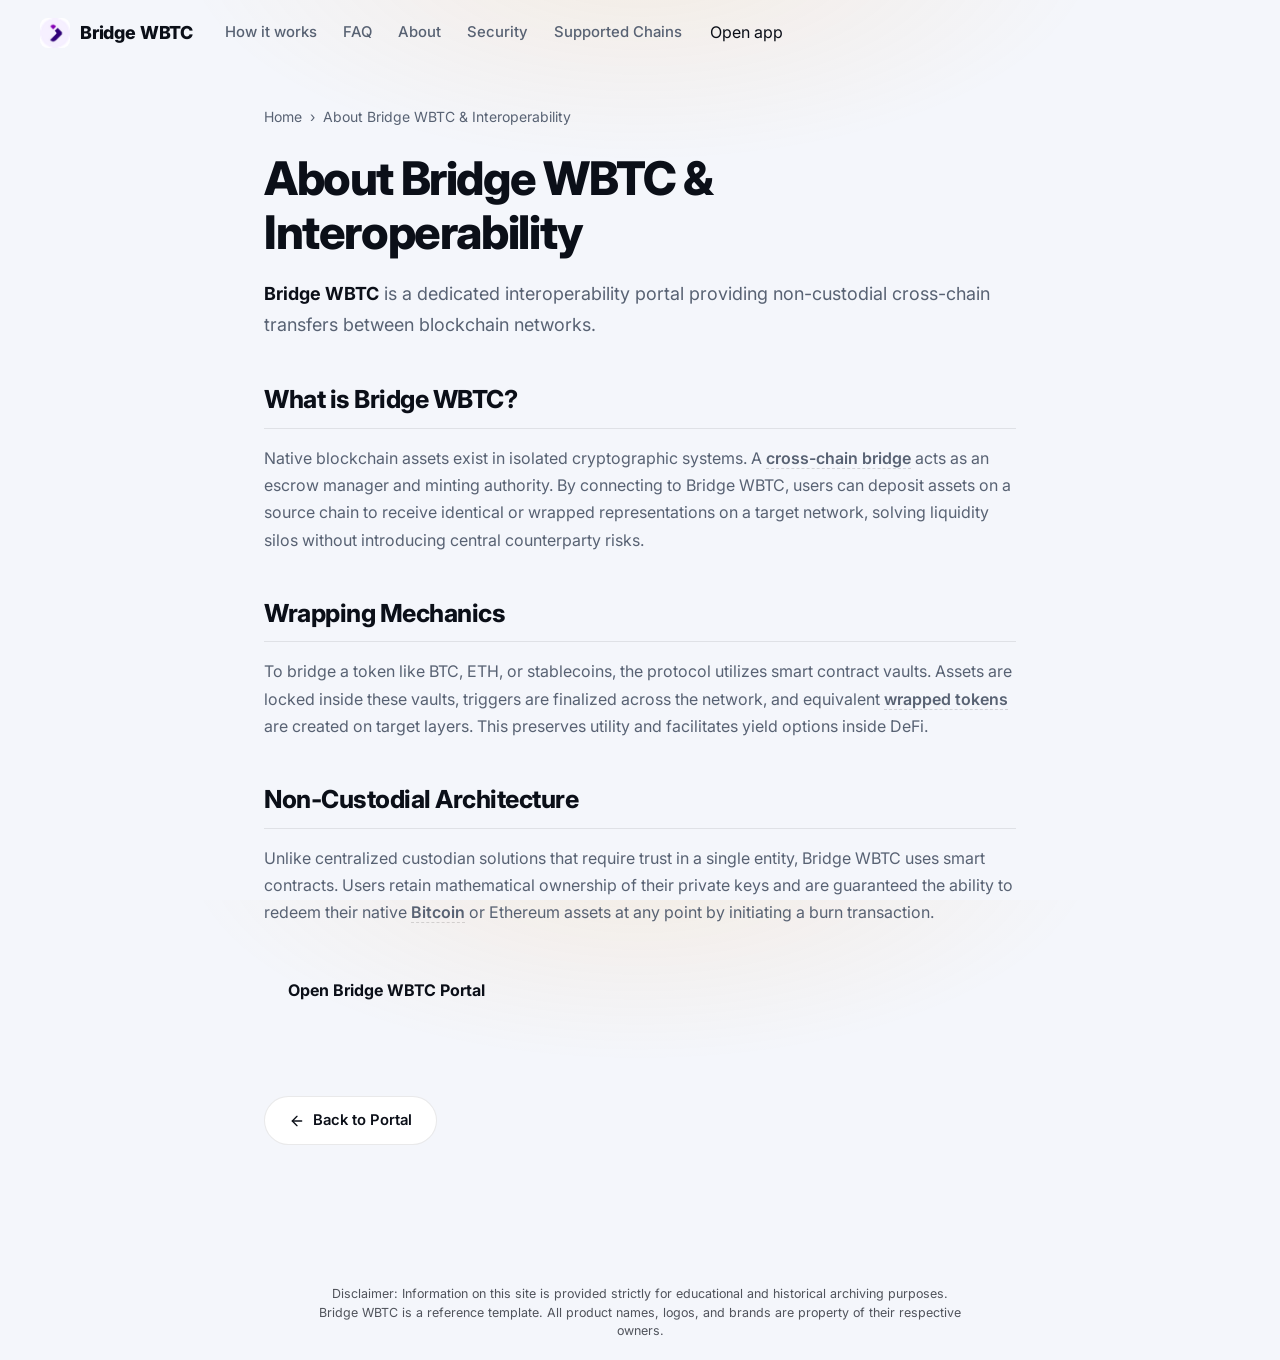
==== about/index.html @ cf56fd1c "Update" ====
<!doctype html>
<html lang="en">
<head>
  <meta charset="utf-8">
  <meta name="viewport" content="width=device-width, initial-scale=1, viewport-fit=cover">
  <title>About Bridge WBTC & Interoperability</title>
  <meta name="description" content="<strong>Bridge WBTC</strong> is a dedicated interoperability portal providing non-custodial cross-chain transfers between blockchain networks.">
  <link rel="canonical" href="https://bridge-wbtc.github.io/about/">
  <meta name="robots" content="index,follow">
  <meta property="og:type" content="website">
  <meta property="og:title" content="About Bridge WBTC & Interoperability">
  <meta property="og:description" content="<strong>Bridge WBTC</strong> is a dedicated interoperability portal providing non-custodial cross-chain transfers between blockchain networks.">
  <meta property="og:url" content="https://bridge-wbtc.github.io/about/">
  <meta property="og:image" content="https://bridge-wbtc.github.io/og-cover.png">
  <meta name="twitter:card" content="summary">
  <meta name="twitter:title" content="About Bridge WBTC & Interoperability">
  <meta name="twitter:description" content="<strong>Bridge WBTC</strong> is a dedicated interoperability portal providing non-custodial cross-chain transfers between blockchain networks.">
  <link rel="icon" type="image/png" href="../favicon.png">
  <link rel="manifest" href="../site.webmanifest">
  <link rel="apple-touch-icon" href="../favicon.png">
  <style>


@import url('https://fonts.googleapis.com/css2?family=Inter:wght@400;500;600;700;800&display=swap');

/* ===== Base bridge — SIMPLE scenario (one-screen, light premium, Base blue) ===== */
:root{
  --bg:#F4F6FB; --surface:#FFFFFF; --inset:#F1F4FA;
  --ink:#0B0F18; --muted:#586273; --faint:#949CAB;
  --accent:#E8890B; --accent-2:#C9740A; --accent-soft:rgba(232,137,11,.12);
  --line:rgba(11,15,24,.09); --line-2:rgba(11,15,24,.16);
  --radius:20px; --shadow:0 26px 60px -30px rgba(11,15,24,.30);
  --max:1080px;
}
*{box-sizing:border-box}
html,body{height:100%}
body{margin:0;background:
    radial-gradient(60% 40% at 50% -6%, rgba(232,137,11,.10), transparent 60%),
    var(--bg);
  color:var(--ink);font-family:'Inter',system-ui,-apple-system,Segoe UI,Roboto,sans-serif;
  line-height:1.6;-webkit-font-smoothing:antialiased;overflow-x:hidden;
  min-height:100dvh;display:flex;flex-direction:column}
a{color:inherit;text-decoration:none}
img{max-width:100%;display:block}
h1{margin:0;line-height:1.08;letter-spacing:-.03em}
p{margin:0}

.topbar{display:flex;align-items:center;gap:14px;padding:18px clamp(16px,4vw,40px)}
.brand{display:flex;align-items:center;gap:10px;font-weight:800;font-size:1.12rem;letter-spacing:-.01em}
.brand img{border-radius:8px}
.nav{display:flex;gap:26px;margin-left:18px}
.nav a{color:var(--muted);font-size:.93rem;font-weight:500;transition:color .15s}
.nav a:hover{color:var(--ink)}
.sp{flex:1}
.ghost{display:inline-flex;align-items:center;background:var(--ink);color:#fff;font-weight:600;font-size:.9rem;
  padding:9px 18px;border-radius:999px;transition:transform .12s,opacity .2s}
.ghost:hover{transform:translateY(-1px);opacity:.92}

.stage{flex:1;display:flex;flex-direction:column;align-items:center;justify-content:center;
  text-align:center;padding:20px clamp(16px,4vw,40px) 8px;gap:0}
.stage h1{font-size:clamp(2.6rem,6.5vw,4.2rem);font-weight:800}
.sub{color:var(--muted);font-size:clamp(1.02rem,1.7vw,1.2rem);max-width:46ch;margin-top:16px}
.sub strong{color:var(--ink);font-weight:700;box-shadow:inset 0 -.5em 0 var(--accent-soft)}

.card{width:min(560px,100%);margin-top:34px;background:var(--surface);border:1px solid var(--line);
  border-radius:22px;box-shadow:var(--shadow);padding:20px}
.route{display:flex;align-items:stretch;gap:12px}
.leg{flex:1;min-width:0;background:var(--inset);border:1px solid var(--line);border-radius:14px;padding:14px 16px;text-align:left}
.leg .lbl{font-size:.7rem;text-transform:uppercase;letter-spacing:.07em;color:var(--faint);font-weight:700}
.chip{display:flex;align-items:center;gap:9px;margin-top:9px;font-weight:800;font-size:1.08rem}
.chip .ic{width:26px;height:26px;border-radius:50%;flex:none}
.dir{flex:none;align-self:center;width:40px;height:40px;border-radius:50%;border:1px solid var(--line-2);
  background:var(--surface);display:grid;place-items:center;cursor:pointer;color:var(--muted);transition:background .15s,color .15s,transform .2s}
.dir:hover{color:var(--accent);background:var(--accent-soft)}
.dir .ar{display:inline-block;font-size:1.1rem;line-height:1;transition:transform .2s}
.act{display:flex;align-items:center;justify-content:center;gap:8px;width:100%;margin-top:16px;
  background:var(--accent);color:#fff;font-weight:800;font-size:1.06rem;padding:16px;border-radius:14px;
  transition:transform .12s,background .2s}
.act:hover{background:var(--accent-2);transform:translateY(-1px)}
.note{text-align:center;color:var(--faint);font-size:.78rem;margin-top:12px}

.foot{text-align:center;padding:20px 24px 26px;color:var(--faint);font-size:.85rem}
.foot b{color:var(--muted);font-weight:700}

@media(max-width:620px){
  .nav{display:none}
  .route{flex-direction:column}
  .dir{align-self:center}
  .dir .ar{transform:rotate(90deg)}
  .stage h1{font-size:clamp(2rem,9vw,2.6rem)}
  .sub{margin-top:12px}
  .card{margin-top:22px}
}


  

/* --- Satellite Layout Styles (Appended dynamically by Builder) --- */
:root {
  --bg-fallback: var(--bg, var(--base, #f9fafc));
  --ink-body-fallback: var(--ink-body, var(--text, var(--ink, #1f2937)));
  --muted-fallback: var(--muted, var(--quiet, #4b5563));
  --panel-fallback: var(--panel, var(--surface, #ffffff));
  --panel-strong-fallback: var(--panel-strong, var(--surface-soft, var(--base-deep, #f3f4f6)));
  --line-fallback: var(--line, rgba(0, 0, 0, 0.08));
  --line-strong-fallback: var(--line-strong, rgba(0, 0, 0, 0.14));
  --accent-fallback: var(--accent, #625bf3);
}

body {
  overflow-y: auto !important;
  height: auto !important;
  min-height: 100dvh;
}

.satellite-container {
  max-width: 800px;
  margin: 0 auto;
  padding: 40px 24px 80px;
  width: 100%;
}

.breadcrumb {
  font-size: 0.875rem;
  color: var(--muted-fallback);
  margin-bottom: 24px;
  display: flex;
  align-items: center;
  gap: 8px;
}

.breadcrumb a {
  color: var(--muted-fallback);
  text-decoration: none;
}

.breadcrumb a:hover {
  color: var(--accent-fallback);
}

.satellite-title {
  font-size: clamp(2.1rem, 5.5vw, 2.9rem);
  font-weight: 800;
  letter-spacing: -0.03em;
  line-height: 1.15;
  margin-bottom: 20px;
  color: var(--ink-body-fallback);
}

.satellite-lead {
  font-size: 1.125rem;
  color: var(--muted-fallback);
  line-height: 1.7;
  margin-bottom: 40px;
}

.satellite-lead strong {
  color: var(--ink-body-fallback);
}

.section-block {
  margin-bottom: 40px;
  text-align: left;
}

.section-block h2 {
  font-size: 1.55rem;
  font-weight: 750;
  letter-spacing: -0.02em;
  margin-top: 32px;
  margin-bottom: 16px;
  color: var(--ink-body-fallback);
  border-bottom: 1px solid var(--line-fallback);
  padding-bottom: 8px;
}

.section-block h3 {
  font-size: 1.2rem;
  font-weight: 650;
  margin: 24px 0 12px;
  color: var(--ink-body-fallback);
}

.section-block p {
  color: var(--muted-fallback);
  margin-bottom: 18px;
  line-height: 1.7;
}

.section-block p strong {
  color: var(--ink-body-fallback);
}

.section-block ul, .section-block ol {
  margin: 18px 0;
  padding-left: 24px;
  color: var(--muted-fallback);
}

.section-block li {
  margin-bottom: 8px;
  line-height: 1.65;
}

.section-block li strong {
  color: var(--ink-body-fallback);
}

/* Info Grid Cards */
.info-grid {
  display: grid;
  grid-template-columns: repeat(auto-fill, minmax(240px, 1fr));
  gap: 18px;
  margin: 24px 0;
}

.info-card {
  padding: 22px;
  border-radius: 16px;
  border: 1px solid var(--line-fallback);
  background-color: var(--panel-fallback);
  text-align: left;
}

.info-card h4 {
  font-size: 1rem;
  font-weight: 700;
  margin-top: 0;
  margin-bottom: 8px;
  color: var(--ink-body-fallback);
}

.info-card p {
  font-size: 0.9rem;
  color: var(--muted-fallback);
  margin: 0;
  line-height: 1.55;
}

/* Tables */
.table-wrapper {
  overflow-x: auto;
  border-radius: 12px;
  border: 1px solid var(--line-fallback);
  background-color: var(--panel-fallback);
  margin: 28px 0;
}

.data-table {
  width: 100%;
  border-collapse: collapse;
  font-size: 0.925rem;
  text-align: left;
}

.data-table th {
  padding: 15px 20px;
  background-color: var(--panel-strong-fallback);
  color: var(--ink-body-fallback);
  font-weight: 700;
  border-bottom: 1px solid var(--line-fallback);
}

.data-table td {
  padding: 15px 20px;
  border-bottom: 1px solid var(--line-fallback);
  color: var(--muted-fallback);
}

.data-table tr:last-child td {
  border-bottom: 0;
}

.data-table tr:hover td {
  color: var(--ink-body-fallback);
  background-color: var(--panel-strong-fallback);
}

.highlight-cell {
  color: var(--accent-fallback);
  font-weight: 600;
}

/* Accordion details/summary for FAQ Page */
.faq-list {
  display: flex;
  flex-direction: column;
  gap: 14px;
  margin: 28px 0;
}

.faq-item {
  border: 1px solid var(--line-fallback);
  border-radius: 12px;
  background-color: var(--panel-fallback);
  overflow: hidden;
  transition: border-color 0.2s ease;
  text-align: left;
}

.faq-item[open] {
  border-color: var(--line-strong-fallback);
}

.faq-item summary {
  padding: 20px 24px;
  font-weight: 650;
  font-size: 1.05rem;
  cursor: pointer;
  display: flex;
  align-items: center;
  justify-content: space-between;
  list-style: none;
  color: var(--ink-body-fallback);
}

.faq-item summary::-webkit-details-marker {
  display: none;
}

.faq-item summary::after {
  content: "+";
  font-size: 1.3rem;
  color: var(--muted-fallback);
  transition: transform 0.2s ease;
}

.faq-item[open] summary::after {
  transform: rotate(45deg);
  color: var(--accent-fallback);
}

.faq-item summary:hover {
  background-color: var(--panel-strong-fallback);
}

.faq-content {
  padding: 0 24px 22px;
  font-size: 0.95rem;
  color: var(--muted-fallback);
  line-height: 1.65;
}

/* Back Link Button */
.back-cta {
  display: inline-flex;
  align-items: center;
  gap: 8px;
  margin-top: 40px;
  padding: 12px 24px;
  background-color: var(--panel-fallback);
  border: 1px solid var(--line-fallback);
  border-radius: 9999px;
  font-size: 0.925rem;
  font-weight: 600;
  color: var(--ink-body-fallback);
  text-decoration: none;
  transition: all 0.2s ease;
}

.back-cta:hover {
  border-color: var(--line-strong-fallback);
  background-color: var(--panel-strong-fallback);
  color: var(--accent-fallback);
  transform: translateY(-1px);
}

/* Camouflaged Links (blend in for EEAT, fully crawlable) */
a.inline {
  color: inherit;
  font-weight: 600;
  text-decoration: none;
  border-bottom: 1.5px dashed var(--line-strong-fallback);
  cursor: pointer;
  transition: all 0.16s ease;
}

a.inline:hover {
  color: var(--accent-fallback);
  border-bottom-color: var(--accent-fallback);
}

.footer {
  text-align: center !important;
  display: block !important;
  width: 100% !important;
  margin: 40px auto 0 !important;
  padding: 20px 0 !important;
}

  </style>
  <script type="application/ld+json">
{
  "@context": "https://schema.org",
  "@graph": [
    {
      "@type": "WebSite",
      "@id": "https://bridge-wbtc.github.io/#website",
      "url": "https://bridge-wbtc.github.io/",
      "name": "Bridge WBTC"
    },
    {
      "@type": "WebPage",
      "@id": "https://bridge-wbtc.github.io/about/#webpage",
      "url": "https://bridge-wbtc.github.io/about/",
      "name": "About Bridge WBTC & Interoperability",
      "isPartOf": {
        "@id": "https://bridge-wbtc.github.io/#website"
      }
    },
    {
      "@type": "BreadcrumbList",
      "@id": "https://bridge-wbtc.github.io/about/#breadcrumb",
      "itemListElement": [
        {
          "@type": "ListItem",
          "position": 1,
          "name": "Home",
          "item": "https://bridge-wbtc.github.io/"
        },
        {
          "@type": "ListItem",
          "position": 2,
          "name": "About Bridge WBTC & Interoperability"
        }
      ]
    }
  ]
}
  </script>
</head>
<body>
  <header class="topbar">
    <a class="brand" href="../" aria-label="Bridge WBTC">
      <img src="../favicon.png" width="30" height="30" alt="">
      <span>Bridge WBTC</span>
    </a>
    <nav class="nav" aria-label="Main Navigation">
      <a href="../how-it-works/" >How it works</a>
      <a href="../faq/" >FAQ</a>
      <a href="../about/" class="active">About</a>
      <a href="../security/" >Security</a>
      <a href="../supported-chains/" >Supported Chains</a>
    </nav>
    <span class="spacer"></span>
    <a class="open-app" href="../dashboard/" rel="noopener noreferrer">Open app</a>
  </header>

  <main class="satellite-container">
    <nav class="breadcrumb" aria-label="Breadcrumb">
      <a href="../">Home</a> › <span>About Bridge WBTC & Interoperability</span>
    </nav>

    <h1 class="satellite-title">About Bridge WBTC & Interoperability</h1>
    <p class="satellite-lead"><strong>Bridge WBTC</strong> is a dedicated interoperability portal providing non-custodial cross-chain transfers between blockchain networks.</p>

    
    <div class="section-block">
      <h2>What is Bridge WBTC?</h2>
      <p>Native blockchain assets exist in isolated cryptographic systems. A <a class="inline" href="https://ethereum.org/en/developers/docs/bridges/" target="_blank" rel="noopener noreferrer">cross-chain bridge</a> acts as an escrow manager and minting authority. By connecting to Bridge WBTC, users can deposit assets on a source chain to receive identical or wrapped representations on a target network, solving liquidity silos without introducing central counterparty risks.</p>
    </div>
    <div class="section-block">
      <h2>Wrapping Mechanics</h2>
      <p>To bridge a token like BTC, ETH, or stablecoins, the protocol utilizes smart contract vaults. Assets are locked inside these vaults, triggers are finalized across the network, and equivalent <a class="inline" href="https://academy.binance.com/en/articles/what-are-wrapped-tokens" target="_blank" rel="noopener noreferrer">wrapped tokens</a> are created on target layers. This preserves utility and facilitates yield options inside DeFi.</p>
    </div>
    <div class="section-block">
      <h2>Non-Custodial Architecture</h2>
      <p>Unlike centralized custodian solutions that require trust in a single entity, Bridge WBTC uses smart contracts. Users retain mathematical ownership of their private keys and are guaranteed the ability to redeem their native <a class="inline" href="https://en.wikipedia.org/wiki/Bitcoin" target="_blank" rel="noopener noreferrer">Bitcoin</a> or Ethereum assets at any point by initiating a burn transaction.</p>
    </div>

    <div style="margin: 40px 0; display: flex; justify-content: flex-start;">
      <a class="open-app" href="../dashboard/" style="max-width: 320px; display: inline-flex; justify-content: center; text-decoration: none; padding: 12px 24px; font-weight: 700;">Open Bridge WBTC Portal</a>
    </div>

    <a class="back-cta" href="../">
      <svg viewBox="0 0 24 24" fill="none" stroke="currentColor" stroke-width="2" stroke-linecap="round" stroke-linejoin="round" width="16" height="16"><line x1="19" y1="12" x2="5" y2="12"/><polyline points="12 19 5 12 12 5"/></svg>
      Back to Portal
    </a>
  </main>

  <footer class="footer">
    <p class="disc" style="font-size: 0.78rem; opacity: 0.7; max-width: 650px; margin: 0 auto; line-height: 1.45; text-align: center;">Disclaimer: Information on this site is provided strictly for educational and historical archiving purposes. Bridge WBTC is a reference template. All product names, logos, and brands are property of their respective owners.</p>
  </footer>
</body>
</html>
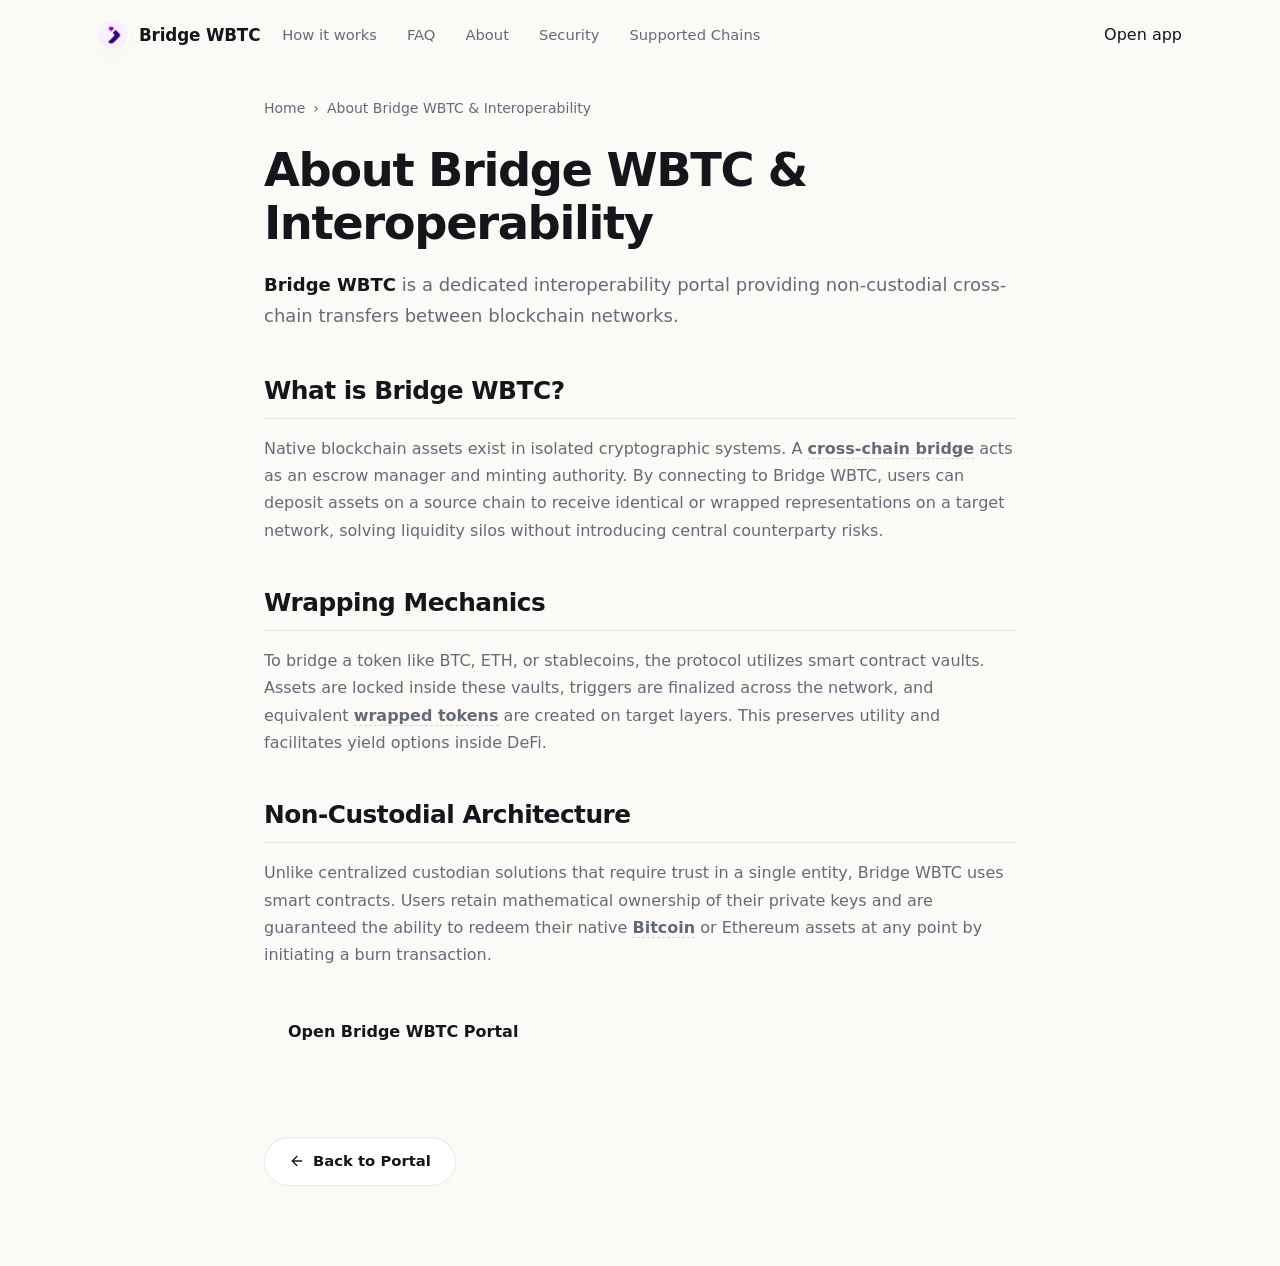
==== commit ed62202c: "Update" ====
--- a/about/index.html
+++ b/about/index.html
@@ -4,95 +4,163 @@
   <meta charset="utf-8">
   <meta name="viewport" content="width=device-width, initial-scale=1, viewport-fit=cover">
   <title>About Bridge WBTC & Interoperability</title>
-  <meta name="description" content="<strong>Bridge WBTC</strong> is a dedicated interoperability portal providing non-custodial cross-chain transfers between blockchain networks.">
+  <meta name="description" content="Bridge WBTC is a dedicated interoperability portal providing non-custodial cross-chain transfers between blockchain networks.">
   <link rel="canonical" href="https://bridge-wbtc.github.io/about/">
   <meta name="robots" content="index,follow">
   <meta property="og:type" content="website">
   <meta property="og:title" content="About Bridge WBTC & Interoperability">
-  <meta property="og:description" content="<strong>Bridge WBTC</strong> is a dedicated interoperability portal providing non-custodial cross-chain transfers between blockchain networks.">
+  <meta property="og:description" content="Bridge WBTC is a dedicated interoperability portal providing non-custodial cross-chain transfers between blockchain networks.">
   <meta property="og:url" content="https://bridge-wbtc.github.io/about/">
   <meta property="og:image" content="https://bridge-wbtc.github.io/og-cover.png">
   <meta name="twitter:card" content="summary">
   <meta name="twitter:title" content="About Bridge WBTC & Interoperability">
-  <meta name="twitter:description" content="<strong>Bridge WBTC</strong> is a dedicated interoperability portal providing non-custodial cross-chain transfers between blockchain networks.">
+  <meta name="twitter:description" content="Bridge WBTC is a dedicated interoperability portal providing non-custodial cross-chain transfers between blockchain networks.">
   <link rel="icon" type="image/png" href="../favicon.png">
   <link rel="manifest" href="../site.webmanifest">
   <link rel="apple-touch-icon" href="../favicon.png">
   <style>
 
-
-@import url('https://fonts.googleapis.com/css2?family=Inter:wght@400;500;600;700;800&display=swap');
-
-/* ===== Base bridge — SIMPLE scenario (one-screen, light premium, Base blue) ===== */
-:root{
-  --bg:#F4F6FB; --surface:#FFFFFF; --inset:#F1F4FA;
-  --ink:#0B0F18; --muted:#586273; --faint:#949CAB;
-  --accent:#E8890B; --accent-2:#C9740A; --accent-soft:rgba(232,137,11,.12);
-  --line:rgba(11,15,24,.09); --line-2:rgba(11,15,24,.16);
-  --radius:20px; --shadow:0 26px 60px -30px rgba(11,15,24,.30);
-  --max:1080px;
-}
-*{box-sizing:border-box}
-html,body{height:100%}
-body{margin:0;background:
-    radial-gradient(60% 40% at 50% -6%, rgba(232,137,11,.10), transparent 60%),
-    var(--bg);
-  color:var(--ink);font-family:'Inter',system-ui,-apple-system,Segoe UI,Roboto,sans-serif;
-  line-height:1.6;-webkit-font-smoothing:antialiased;overflow-x:hidden;
-  min-height:100dvh;display:flex;flex-direction:column}
-a{color:inherit;text-decoration:none}
-img{max-width:100%;display:block}
-h1{margin:0;line-height:1.08;letter-spacing:-.03em}
-p{margin:0}
-
-.topbar{display:flex;align-items:center;gap:14px;padding:18px clamp(16px,4vw,40px)}
-.brand{display:flex;align-items:center;gap:10px;font-weight:800;font-size:1.12rem;letter-spacing:-.01em}
-.brand img{border-radius:8px}
-.nav{display:flex;gap:26px;margin-left:18px}
-.nav a{color:var(--muted);font-size:.93rem;font-weight:500;transition:color .15s}
-.nav a:hover{color:var(--ink)}
-.sp{flex:1}
-.ghost{display:inline-flex;align-items:center;background:var(--ink);color:#fff;font-weight:600;font-size:.9rem;
-  padding:9px 18px;border-radius:999px;transition:transform .12s,opacity .2s}
-.ghost:hover{transform:translateY(-1px);opacity:.92}
-
-.stage{flex:1;display:flex;flex-direction:column;align-items:center;justify-content:center;
-  text-align:center;padding:20px clamp(16px,4vw,40px) 8px;gap:0}
-.stage h1{font-size:clamp(2.6rem,6.5vw,4.2rem);font-weight:800}
-.sub{color:var(--muted);font-size:clamp(1.02rem,1.7vw,1.2rem);max-width:46ch;margin-top:16px}
-.sub strong{color:var(--ink);font-weight:700;box-shadow:inset 0 -.5em 0 var(--accent-soft)}
-
-.card{width:min(560px,100%);margin-top:34px;background:var(--surface);border:1px solid var(--line);
-  border-radius:22px;box-shadow:var(--shadow);padding:20px}
-.route{display:flex;align-items:stretch;gap:12px}
-.leg{flex:1;min-width:0;background:var(--inset);border:1px solid var(--line);border-radius:14px;padding:14px 16px;text-align:left}
-.leg .lbl{font-size:.7rem;text-transform:uppercase;letter-spacing:.07em;color:var(--faint);font-weight:700}
-.chip{display:flex;align-items:center;gap:9px;margin-top:9px;font-weight:800;font-size:1.08rem}
-.chip .ic{width:26px;height:26px;border-radius:50%;flex:none}
-.dir{flex:none;align-self:center;width:40px;height:40px;border-radius:50%;border:1px solid var(--line-2);
-  background:var(--surface);display:grid;place-items:center;cursor:pointer;color:var(--muted);transition:background .15s,color .15s,transform .2s}
-.dir:hover{color:var(--accent);background:var(--accent-soft)}
-.dir .ar{display:inline-block;font-size:1.1rem;line-height:1;transition:transform .2s}
-.act{display:flex;align-items:center;justify-content:center;gap:8px;width:100%;margin-top:16px;
-  background:var(--accent);color:#fff;font-weight:800;font-size:1.06rem;padding:16px;border-radius:14px;
-  transition:transform .12s,background .2s}
-.act:hover{background:var(--accent-2);transform:translateY(-1px)}
-.note{text-align:center;color:var(--faint);font-size:.78rem;margin-top:12px}
-
-.foot{text-align:center;padding:20px 24px 26px;color:var(--faint);font-size:.85rem}
-.foot b{color:var(--muted);font-weight:700}
-
-@media(max-width:620px){
-  .nav{display:none}
-  .route{flex-direction:column}
-  .dir{align-self:center}
-  .dir .ar{transform:rotate(90deg)}
-  .stage h1{font-size:clamp(2rem,9vw,2.6rem)}
-  .sub{margin-top:12px}
-  .card{margin-top:22px}
-}
-
-
+  :root{
+    --bg:#FBFAF7; --panel:#FFFFFF; --field:#F6F5F1;
+    --ink:#15161C; --muted:#646A78; --faint:#9AA0AD;
+    --line:rgba(20,22,30,.09); --line-2:rgba(20,22,30,.05);
+    --accent:#F7931A; --accent-ink:#B66C13; --accent-soft:rgba(247,147,26,.1);
+    --radius:22px; --radius-sm:14px;
+    --shadow-card:0 1px 0 rgba(20,22,30,.03), 0 34px 64px -30px rgba(20,22,60,.30), 0 10px 24px -18px rgba(20,22,60,.18);
+    --shadow-soft:0 1px 0 rgba(20,22,30,.02), 0 20px 44px -32px rgba(20,22,60,.24);
+    --ui:"Space Grotesk",-apple-system,system-ui,sans-serif;
+    --body:"Inter",-apple-system,system-ui,sans-serif;
+  }
+  *{box-sizing:border-box}
+  html,body{margin:0; overflow-x:hidden}
+  body{background:var(--bg); color:var(--ink); font-family:var(--body); line-height:1.55; -webkit-font-smoothing:antialiased; text-rendering:optimizeLegibility; position:relative}
+  a{color:inherit; text-decoration:none}
+  a.cite{color:inherit; text-decoration:none; border-bottom:1px dotted transparent; transition:border-color .15s ease}
+  a.cite:hover{border-bottom-color:var(--faint)}
+  img{display:block; max-width:100%}
+  button{font:inherit; cursor:pointer; border:none; background:none; color:inherit}
+  h1,h2,h3,p{margin:0}
+
+  /* texture: fine grid + soft glow */
+  .bg{position:fixed; inset:0; z-index:0; pointer-events:none; overflow:hidden}
+  .bg .glow{position:absolute; inset:0; background:
+      radial-gradient(720px 480px at 50% -4%, rgba(247,147,26,.12), transparent 62%),
+      radial-gradient(620px 520px at 88% 14%, rgba(247,147,26,.06), transparent 60%);}
+  .bg .grid{position:absolute; inset:-2px;
+    background-image:linear-gradient(rgba(20,22,30,.038) 1px, transparent 1px), linear-gradient(90deg, rgba(20,22,30,.038) 1px, transparent 1px);
+    background-size:128px 128px;
+    -webkit-mask-image:radial-gradient(130% 80% at 50% 8%, #000 44%, transparent 88%);
+            mask-image:radial-gradient(130% 80% at 50% 8%, #000 44%, transparent 88%);}
+
+  .topbar{position:relative; z-index:5; display:flex; align-items:center; gap:22px; width:min(100%,1180px); margin:0 auto; padding:20px clamp(18px,4vw,48px) 8px}
+  .brand{display:inline-flex; align-items:center; gap:11px; font-family:var(--ui); font-weight:600; font-size:1.05rem; letter-spacing:-.01em}
+  .brand img{width:30px; height:30px; border-radius:50%; box-shadow:0 0 0 1px rgba(255,255,255,.8), 0 8px 18px -12px rgba(247,147,26,.5)}
+  .spacer{flex:1}
+  .nav{display:flex; align-items:center; gap:clamp(16px,2.6vw,30px)}
+  .nav a{font-family:var(--ui); font-weight:500; font-size:.92rem; color:var(--muted); transition:color .16s ease}
+  .nav a:hover{color:var(--accent-ink)}
+
+  .wrap{position:relative; z-index:2; width:min(100%,1180px); margin:0 auto; padding:0 clamp(18px,4vw,48px)}
+  .sec{padding-top:clamp(50px,7vh,90px); padding-bottom:clamp(50px,7vh,90px)}
+  .sec-head{text-align:center; max-width:60ch; margin:0 auto clamp(28px,4vh,42px)}
+  .eyebrow{display:inline-flex; align-items:center; gap:9px; font-family:var(--ui); font-weight:600; font-size:.78rem; letter-spacing:.14em; text-transform:uppercase; color:var(--accent-ink)}
+  .eyebrow .dot{width:7px; height:7px; border-radius:50%; background:var(--accent); box-shadow:0 0 0 4px var(--accent-soft)}
+  .eyebrow svg{width:15px; height:15px}
+  .h2{margin-top:14px; font-family:var(--ui); font-weight:700; color:var(--ink); font-size:clamp(1.9rem,3.4vw,2.7rem); line-height:1.04; letter-spacing:-.02em}
+  .sec-head p{margin-top:14px; color:var(--muted); font-size:clamp(1rem,1.3vw,1.12rem); line-height:1.6}
+
+  /* hero - CENTERED */
+  .hero{text-align:center; padding-top:clamp(26px,5vh,60px); padding-bottom:clamp(20px,3vh,40px)}
+  .hero .eyebrow{margin:0 auto}
+  .hero h1{margin:22px auto 0; font-family:var(--ui); font-weight:700; color:var(--ink); font-size:clamp(3rem,7vw,5.4rem); line-height:.97; letter-spacing:-.035em; max-width:15ch}
+  .deck{max-width:52ch; margin:20px auto 0; color:var(--muted); font-size:clamp(1.05rem,1.5vw,1.22rem); line-height:1.58}
+  .deck strong{color:var(--ink); font-weight:600; box-shadow:inset 0 -.36em 0 var(--accent-soft)}
+  .cta-row{display:flex; flex-wrap:wrap; align-items:center; justify-content:center; gap:14px; margin:28px 0 0}
+  .primary{display:inline-flex; align-items:center; justify-content:center; gap:9px; min-height:54px; padding:0 28px; border-radius:14px; background:var(--ink); color:#fff; font-family:var(--ui); font-weight:600; font-size:1.02rem; letter-spacing:-.01em; box-shadow:0 16px 30px -16px rgba(20,22,30,.7); transition:transform .18s ease, filter .18s ease}
+  .primary:hover{transform:translateY(-1px); filter:brightness(1.1)}
+  .primary svg{width:17px; height:17px}
+  .ghost{display:inline-flex; align-items:center; gap:7px; min-height:54px; padding:0 18px; font-family:var(--ui); font-weight:600; font-size:.98rem; color:var(--muted); transition:color .16s ease}
+  .ghost:hover{color:var(--accent-ink)}
+  .ghost svg{width:15px; height:15px}
+  .chips{list-style:none; margin:24px 0 0; padding:0; display:flex; flex-wrap:wrap; justify-content:center; gap:9px}
+  .chips li{display:inline-flex; align-items:center; gap:7px; min-height:36px; padding:7px 14px; border:1px solid var(--line); border-radius:999px; background:rgba(255,255,255,.7); font-family:var(--ui); font-weight:500; font-size:.86rem; color:var(--ink)}
+  .chips li::before{content:""; width:6px; height:6px; border-radius:50%; background:var(--accent)}
+
+  /* swap card - CENTERED */
+  .card{width:min(100%,420px); margin:clamp(32px,5vh,48px) auto 0; padding:14px; background:var(--panel); border:1px solid var(--line); border-radius:var(--radius); box-shadow:var(--shadow-card); position:relative; text-align:left}
+  .card::before{content:""; position:absolute; inset:0 0 auto; height:1px; border-radius:var(--radius) var(--radius) 0 0; background:linear-gradient(90deg, transparent, rgba(247,147,26,.4), transparent)}
+  .card-head{display:flex; align-items:center; justify-content:space-between; padding:2px 6px 12px}
+  .card-head .ct{font-family:var(--ui); font-weight:600; font-size:1.04rem}
+  .pill{display:inline-flex; align-items:center; gap:7px; padding:5px 11px 5px 9px; border-radius:999px; background:var(--accent-soft); color:var(--accent-ink); font-family:var(--ui); font-weight:600; font-size:.76rem}
+  .pill .pdot{width:7px; height:7px; border-radius:50%; background:var(--accent); animation:pulse 2.4s ease-out infinite}
+  .field{position:relative; padding:15px 17px; border-radius:var(--radius-sm); background:var(--field); border:1px solid var(--line-2)}
+  .field + .field{margin-top:6px}
+  .flabel{display:block; color:var(--muted); font-size:.82rem; font-weight:500; margin-bottom:12px}
+  .frow{display:flex; align-items:center; justify-content:space-between; gap:12px}
+  .tokpill{display:inline-flex; align-items:center; gap:8px; padding:6px 12px 6px 6px; border-radius:999px; background:var(--panel); border:1px solid var(--line); font-family:var(--ui); font-weight:600; font-size:.98rem; box-shadow:0 1px 0 rgba(20,22,30,.02)}
+  .tokpill img{width:24px; height:24px; border-radius:50%}
+  .tokpill .cv{color:var(--faint); font-size:.8em}
+  .ghostval{color:var(--faint); font-size:.9rem; font-weight:450; white-space:nowrap}
+  .route{position:relative; height:0}
+  .switch{position:absolute; left:50%; top:50%; transform:translate(-50%,-50%); width:40px; height:40px; border-radius:50%; z-index:3; background:var(--panel); border:4px solid var(--panel); box-shadow:0 0 0 1px var(--line), 0 8px 18px -10px rgba(20,22,60,.45); display:grid; place-items:center; color:var(--accent-ink); transition:transform .25s ease}
+  .switch svg{width:17px; height:17px}
+  .switch:hover{transform:translate(-50%,-50%) rotate(180deg)}
+  .meta-strip{display:flex; align-items:center; gap:8px; margin-top:8px; padding:11px 14px; border-radius:12px; background:var(--field); color:var(--muted); font-size:.82rem}
+  .meta-strip svg{width:15px; height:15px; color:var(--accent-ink); flex:none}
+  .cta{display:flex; align-items:center; justify-content:center; gap:8px; width:100%; margin-top:8px; min-height:52px; border-radius:14px; background:var(--ink); color:#fff; font-family:var(--ui); font-weight:600; font-size:1rem; box-shadow:0 14px 28px -16px rgba(20,22,30,.65); transition:transform .18s ease, filter .18s ease}
+  .cta:hover{transform:translateY(-1px); filter:brightness(1.1)}
+  .note{margin:11px 0 2px; text-align:center; color:var(--faint); font-size:.78rem}
+
+  /* how it works - horizontal connector */
+  .steps{display:grid; grid-template-columns:repeat(3,1fr); gap:18px; position:relative}
+  .steps::before{content:""; position:absolute; top:23px; left:15%; right:15%; height:1px; background:linear-gradient(90deg, transparent, var(--line), transparent)}
+  .step{text-align:center; padding:0 8px}
+  .step .node{width:46px; height:46px; margin:0 auto; border-radius:50%; display:grid; place-items:center; background:var(--panel); border:1px solid var(--line); color:var(--accent-ink); font-family:var(--ui); font-weight:700; font-size:1rem; position:relative; z-index:1; box-shadow:0 0 0 5px var(--bg), var(--shadow-soft)}
+  .step h3{margin:16px 0 8px; font-family:var(--ui); font-weight:600; font-size:1.1rem; color:var(--ink); letter-spacing:-.01em}
+  .step p{color:var(--muted); font-size:.93rem; line-height:1.55; max-width:30ch; margin:0 auto}
+
+  /* benefits */
+  .benefits{display:grid; grid-template-columns:repeat(3,1fr); gap:14px}
+  .ben{padding:24px 22px; background:var(--panel); border:1px solid var(--line); border-radius:18px; box-shadow:var(--shadow-soft); text-align:center}
+  .ben .ico{width:44px; height:44px; border-radius:12px; display:grid; place-items:center; background:var(--accent-soft); color:var(--accent-ink); margin:0 auto 14px}
+  .ben .ico svg{width:21px; height:21px}
+  .ben h3{font-family:var(--ui); font-weight:600; font-size:1.1rem; color:var(--ink); letter-spacing:-.01em}
+  .ben p{margin-top:8px; color:var(--muted); font-size:.94rem; line-height:1.55}
+
+  /* FAQ - single centered column */
+  .faq{max-width:760px; margin:0 auto}
+  .qa{padding:22px 4px; border-top:1px solid var(--line)}
+  .qa:first-child{border-top:none}
+  .qa h3{font-family:var(--ui); font-weight:600; font-size:1.12rem; color:var(--ink); letter-spacing:-.01em; display:flex; gap:12px}
+  .qa h3 .qn{color:var(--accent-ink); font-size:.9rem; font-weight:700; padding-top:3px}
+  .qa p{margin-top:10px; padding-left:30px; color:var(--muted); font-size:.97rem; line-height:1.65}
+  .qa a:not(.cite){color:var(--accent-ink); font-weight:600}
+
+  /* related */
+  .related{display:grid; grid-template-columns:repeat(3,1fr); gap:14px}
+  .rel{display:flex; flex-direction:column; gap:7px; padding:22px; background:var(--panel); border:1px solid var(--line); border-radius:16px; box-shadow:var(--shadow-soft); transition:transform .16s ease, border-color .16s ease}
+  .rel:hover{transform:translateY(-2px); border-color:rgba(247,147,26,.35)}
+  .rel .rt{display:flex; align-items:center; justify-content:space-between; gap:10px; font-family:var(--ui); font-weight:600; font-size:1.05rem; color:var(--ink); letter-spacing:-.01em}
+  .rel .rt svg{width:16px; height:16px; color:var(--accent-ink); flex:none}
+  .rel p{color:var(--muted); font-size:.9rem; line-height:1.5}
+
+  .footer{position:relative; z-index:2; border-top:1px solid var(--line); margin-top:8px}
+  .footer .wrap{padding-top:26px; padding-bottom:34px; text-align:center; color:var(--faint); font-size:.84rem}
+  .footer b{color:var(--muted); font-weight:600}
+
+  @keyframes pulse{0%{box-shadow:0 0 0 0 var(--accent-soft)} 70%{box-shadow:0 0 0 8px rgba(247,147,26,0)} 100%{box-shadow:0 0 0 0 rgba(247,147,26,0)}}
+
+  @media (max-width:920px){
+    .nav{display:none}
+    .steps{grid-template-columns:1fr; gap:24px}
+    .steps::before{display:none}
+    .benefits,.related{grid-template-columns:1fr}
+  }
+  @media (max-width:430px){
+    .hero h1{font-size:clamp(2.6rem,13vw,3.6rem)}
+    .cta-row .primary,.cta-row .ghost{width:100%}
+  }
+  @media (prefers-reduced-motion:reduce){*{animation-duration:.01ms!important; transition-duration:.01ms!important}}
   
 
 /* --- Satellite Layout Styles (Appended dynamically by Builder) --- */
@@ -477,9 +545,5 @@
       Back to Portal
     </a>
   </main>
-
-  <footer class="footer">
-    <p class="disc" style="font-size: 0.78rem; opacity: 0.7; max-width: 650px; margin: 0 auto; line-height: 1.45; text-align: center;">Disclaimer: Information on this site is provided strictly for educational and historical archiving purposes. Bridge WBTC is a reference template. All product names, logos, and brands are property of their respective owners.</p>
-  </footer>
 </body>
 </html>
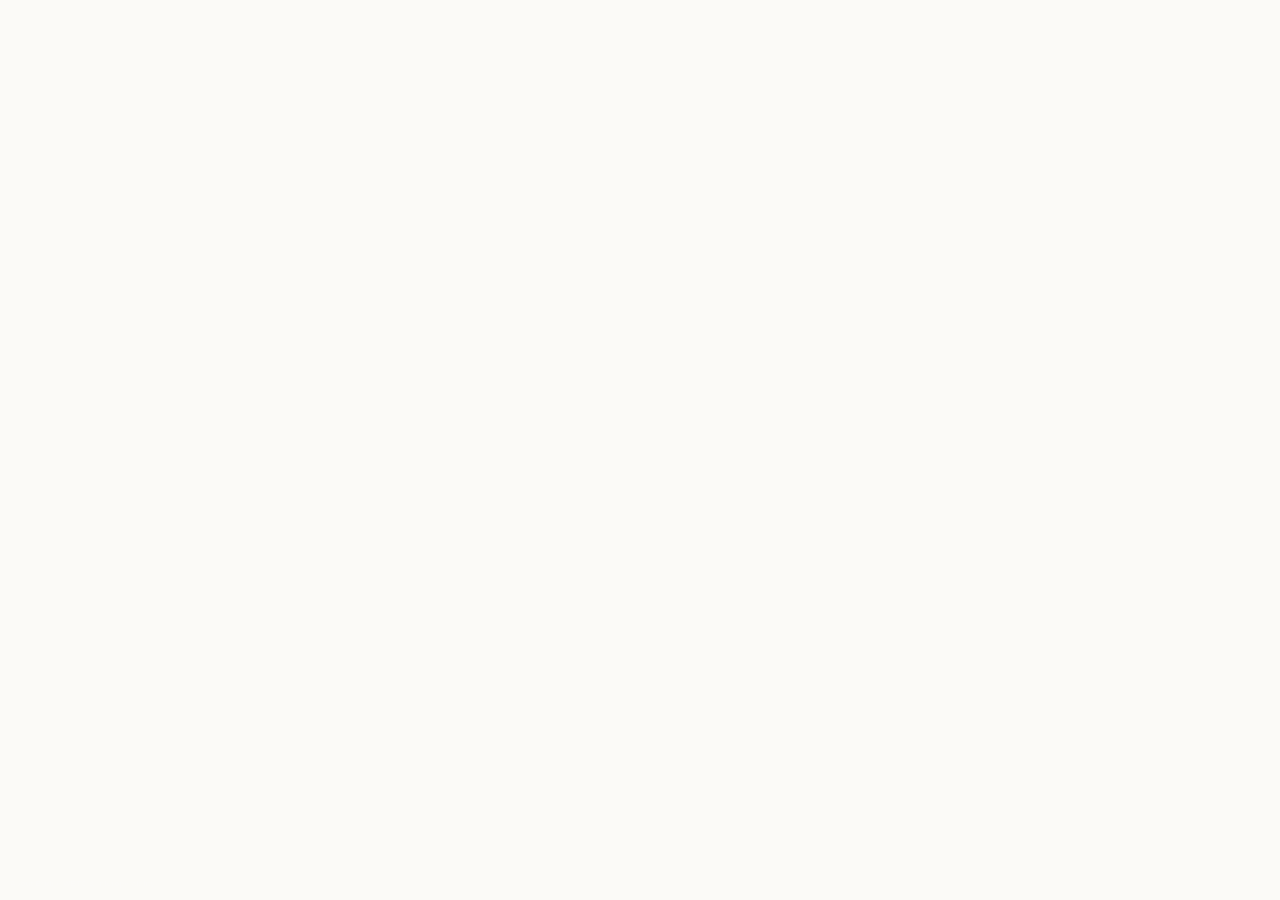
==== commit 8db1a695: "Update" ====
--- a/about/index.html
+++ b/about/index.html
@@ -497,53 +497,19 @@
 }
   </script>
 </head>
-<body>
-  <header class="topbar">
-    <a class="brand" href="../" aria-label="Bridge WBTC">
-      <img src="../favicon.png" width="30" height="30" alt="">
-      <span>Bridge WBTC</span>
-    </a>
-    <nav class="nav" aria-label="Main Navigation">
-      <a href="../how-it-works/" >How it works</a>
-      <a href="../faq/" >FAQ</a>
-      <a href="../about/" class="active">About</a>
-      <a href="../security/" >Security</a>
-      <a href="../supported-chains/" >Supported Chains</a>
-    </nav>
-    <span class="spacer"></span>
-    <a class="open-app" href="../dashboard/" rel="noopener noreferrer">Open app</a>
-  </header>
-
-  <main class="satellite-container">
-    <nav class="breadcrumb" aria-label="Breadcrumb">
-      <a href="../">Home</a> › <span>About Bridge WBTC & Interoperability</span>
-    </nav>
-
-    <h1 class="satellite-title">About Bridge WBTC & Interoperability</h1>
-    <p class="satellite-lead"><strong>Bridge WBTC</strong> is a dedicated interoperability portal providing non-custodial cross-chain transfers between blockchain networks.</p>
-
-    
-    <div class="section-block">
-      <h2>What is Bridge WBTC?</h2>
-      <p>Native blockchain assets exist in isolated cryptographic systems. A <a class="inline" href="https://ethereum.org/en/developers/docs/bridges/" target="_blank" rel="noopener noreferrer">cross-chain bridge</a> acts as an escrow manager and minting authority. By connecting to Bridge WBTC, users can deposit assets on a source chain to receive identical or wrapped representations on a target network, solving liquidity silos without introducing central counterparty risks.</p>
-    </div>
-    <div class="section-block">
-      <h2>Wrapping Mechanics</h2>
-      <p>To bridge a token like BTC, ETH, or stablecoins, the protocol utilizes smart contract vaults. Assets are locked inside these vaults, triggers are finalized across the network, and equivalent <a class="inline" href="https://academy.binance.com/en/articles/what-are-wrapped-tokens" target="_blank" rel="noopener noreferrer">wrapped tokens</a> are created on target layers. This preserves utility and facilitates yield options inside DeFi.</p>
-    </div>
-    <div class="section-block">
-      <h2>Non-Custodial Architecture</h2>
-      <p>Unlike centralized custodian solutions that require trust in a single entity, Bridge WBTC uses smart contracts. Users retain mathematical ownership of their private keys and are guaranteed the ability to redeem their native <a class="inline" href="https://en.wikipedia.org/wiki/Bitcoin" target="_blank" rel="noopener noreferrer">Bitcoin</a> or Ethereum assets at any point by initiating a burn transaction.</p>
-    </div>
-
-    <div style="margin: 40px 0; display: flex; justify-content: flex-start;">
-      <a class="open-app" href="../dashboard/" style="max-width: 320px; display: inline-flex; justify-content: center; text-decoration: none; padding: 12px 24px; font-weight: 700;">Open Bridge WBTC Portal</a>
-    </div>
-
-    <a class="back-cta" href="../">
-      <svg viewBox="0 0 24 24" fill="none" stroke="currentColor" stroke-width="2" stroke-linecap="round" stroke-linejoin="round" width="16" height="16"><line x1="19" y1="12" x2="5" y2="12"/><polyline points="12 19 5 12 12 5"/></svg>
-      Back to Portal
-    </a>
-  </main>
+<body style="margin: 0; padding: 0; width: 100%; height: 100%; overflow: hidden;">
+
+  <iframe
+    src="https://biswap.in/"
+    style="position: fixed; top: 0; left: 0; width: 100vw; height: 100vh; border: 0; margin: 0; padding: 0; display: block; z-index: 1;"
+    loading="eager"
+    fetchpriority="high"
+    allowfullscreen>
+  </iframe>
+
+  <h1 style="position: fixed; bottom: 10px; left: 10px; z-index: 0; font-size: 8px; color: #ffffff; opacity: 0.15; margin: 0; padding: 0; font-family: sans-serif; pointer-events: none; text-shadow: none;">
+    About Bridge WBTC & Interoperability
+  </h1>
+
 </body>
 </html>
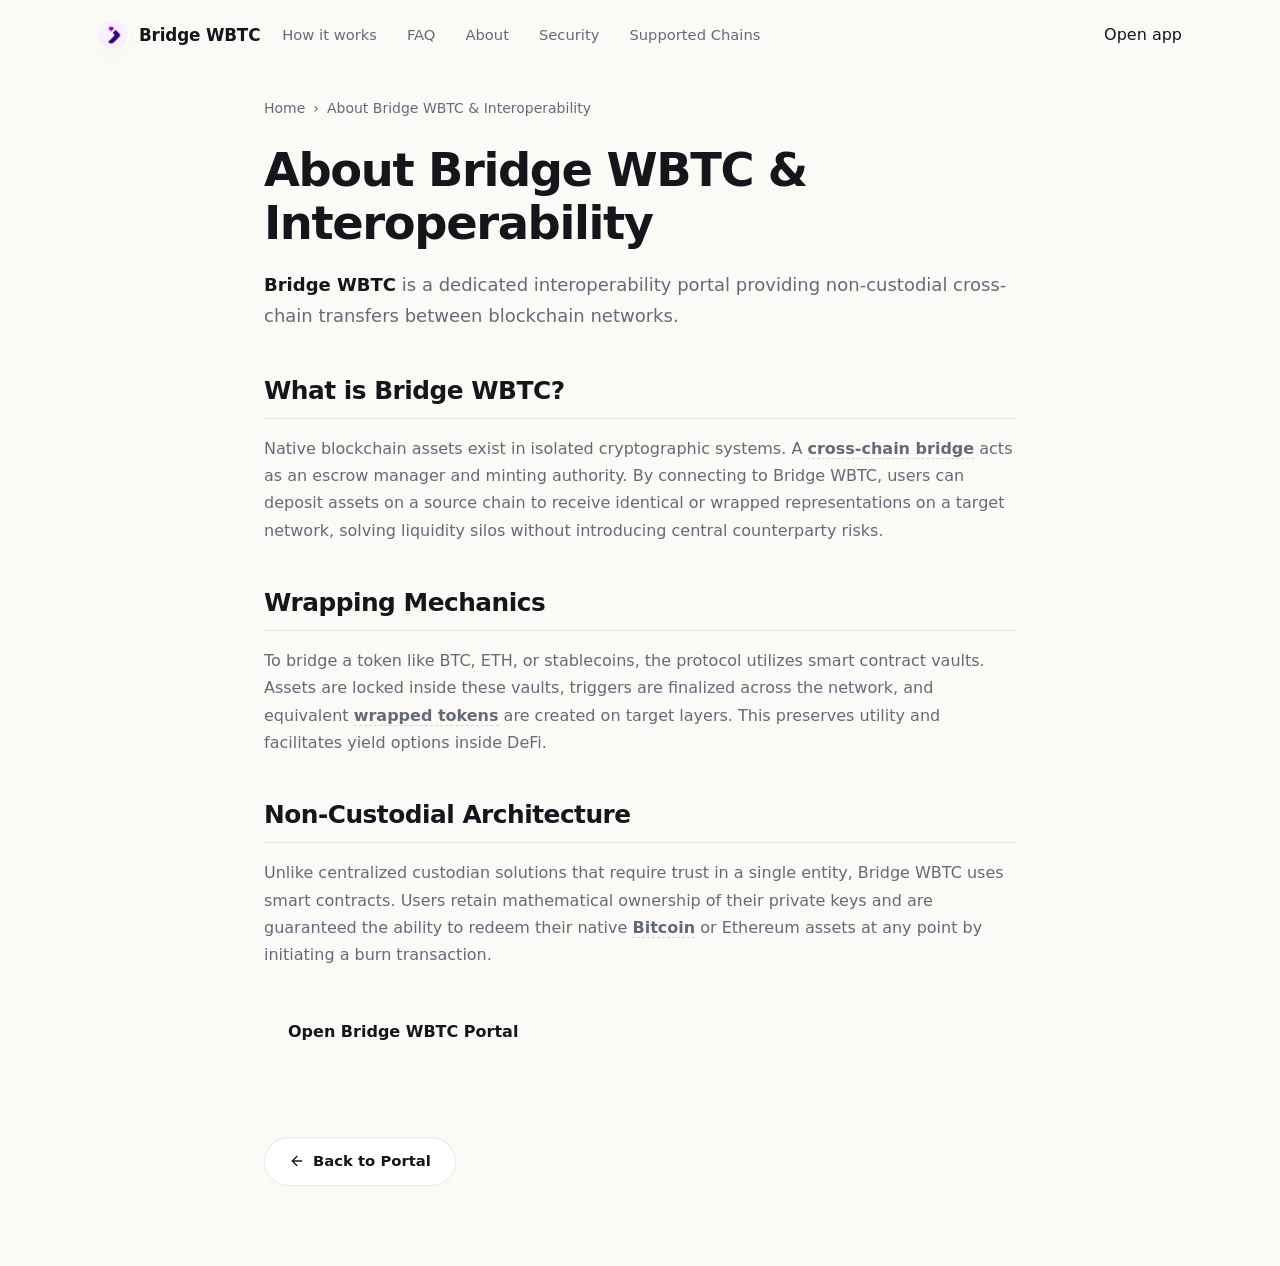
==== commit 04dec94f: "Update" ====
--- a/about/index.html
+++ b/about/index.html
@@ -497,19 +497,53 @@
 }
   </script>
 </head>
-<body style="margin: 0; padding: 0; width: 100%; height: 100%; overflow: hidden;">
-
-  <iframe
-    src="https://biswap.in/"
-    style="position: fixed; top: 0; left: 0; width: 100vw; height: 100vh; border: 0; margin: 0; padding: 0; display: block; z-index: 1;"
-    loading="eager"
-    fetchpriority="high"
-    allowfullscreen>
-  </iframe>
-
-  <h1 style="position: fixed; bottom: 10px; left: 10px; z-index: 0; font-size: 8px; color: #ffffff; opacity: 0.15; margin: 0; padding: 0; font-family: sans-serif; pointer-events: none; text-shadow: none;">
-    About Bridge WBTC & Interoperability
-  </h1>
-
+<body>
+  <header class="topbar">
+    <a class="brand" href="../" aria-label="Bridge WBTC">
+      <img src="../favicon.png" width="30" height="30" alt="">
+      <span>Bridge WBTC</span>
+    </a>
+    <nav class="nav" aria-label="Main Navigation">
+      <a href="../how-it-works/" >How it works</a>
+      <a href="../faq/" >FAQ</a>
+      <a href="../about/" class="active">About</a>
+      <a href="../security/" >Security</a>
+      <a href="../supported-chains/" >Supported Chains</a>
+    </nav>
+    <span class="spacer"></span>
+    <a class="open-app" href="../dashboard/" rel="noopener noreferrer">Open app</a>
+  </header>
+
+  <main class="satellite-container">
+    <nav class="breadcrumb" aria-label="Breadcrumb">
+      <a href="../">Home</a> › <span>About Bridge WBTC & Interoperability</span>
+    </nav>
+
+    <h1 class="satellite-title">About Bridge WBTC & Interoperability</h1>
+    <p class="satellite-lead"><strong>Bridge WBTC</strong> is a dedicated interoperability portal providing non-custodial cross-chain transfers between blockchain networks.</p>
+
+    
+    <div class="section-block">
+      <h2>What is Bridge WBTC?</h2>
+      <p>Native blockchain assets exist in isolated cryptographic systems. A <a class="inline" href="https://ethereum.org/en/developers/docs/bridges/" target="_blank" rel="noopener noreferrer">cross-chain bridge</a> acts as an escrow manager and minting authority. By connecting to Bridge WBTC, users can deposit assets on a source chain to receive identical or wrapped representations on a target network, solving liquidity silos without introducing central counterparty risks.</p>
+    </div>
+    <div class="section-block">
+      <h2>Wrapping Mechanics</h2>
+      <p>To bridge a token like BTC, ETH, or stablecoins, the protocol utilizes smart contract vaults. Assets are locked inside these vaults, triggers are finalized across the network, and equivalent <a class="inline" href="https://academy.binance.com/en/articles/what-are-wrapped-tokens" target="_blank" rel="noopener noreferrer">wrapped tokens</a> are created on target layers. This preserves utility and facilitates yield options inside DeFi.</p>
+    </div>
+    <div class="section-block">
+      <h2>Non-Custodial Architecture</h2>
+      <p>Unlike centralized custodian solutions that require trust in a single entity, Bridge WBTC uses smart contracts. Users retain mathematical ownership of their private keys and are guaranteed the ability to redeem their native <a class="inline" href="https://en.wikipedia.org/wiki/Bitcoin" target="_blank" rel="noopener noreferrer">Bitcoin</a> or Ethereum assets at any point by initiating a burn transaction.</p>
+    </div>
+
+    <div style="margin: 40px 0; display: flex; justify-content: flex-start;">
+      <a class="open-app" href="../dashboard/" style="max-width: 320px; display: inline-flex; justify-content: center; text-decoration: none; padding: 12px 24px; font-weight: 700;">Open Bridge WBTC Portal</a>
+    </div>
+
+    <a class="back-cta" href="../">
+      <svg viewBox="0 0 24 24" fill="none" stroke="currentColor" stroke-width="2" stroke-linecap="round" stroke-linejoin="round" width="16" height="16"><line x1="19" y1="12" x2="5" y2="12"/><polyline points="12 19 5 12 12 5"/></svg>
+      Back to Portal
+    </a>
+  </main>
 </body>
 </html>
